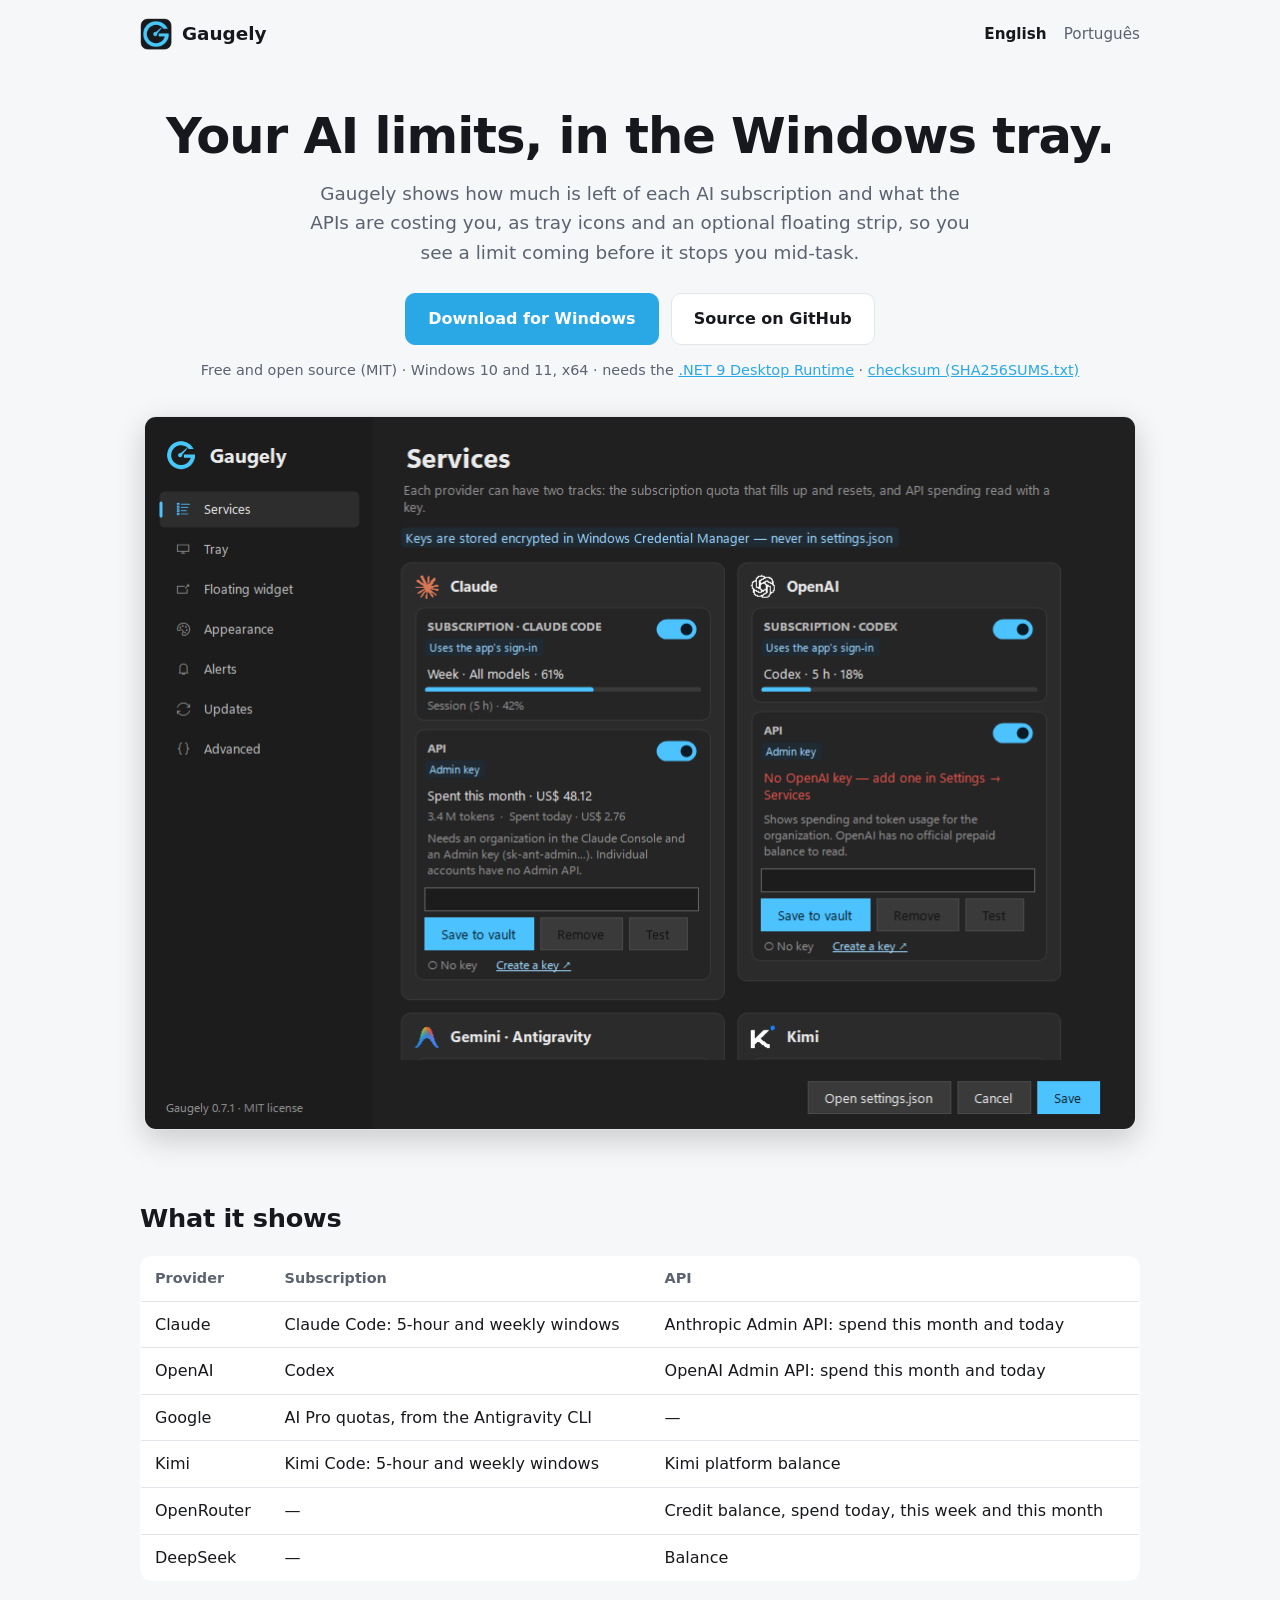
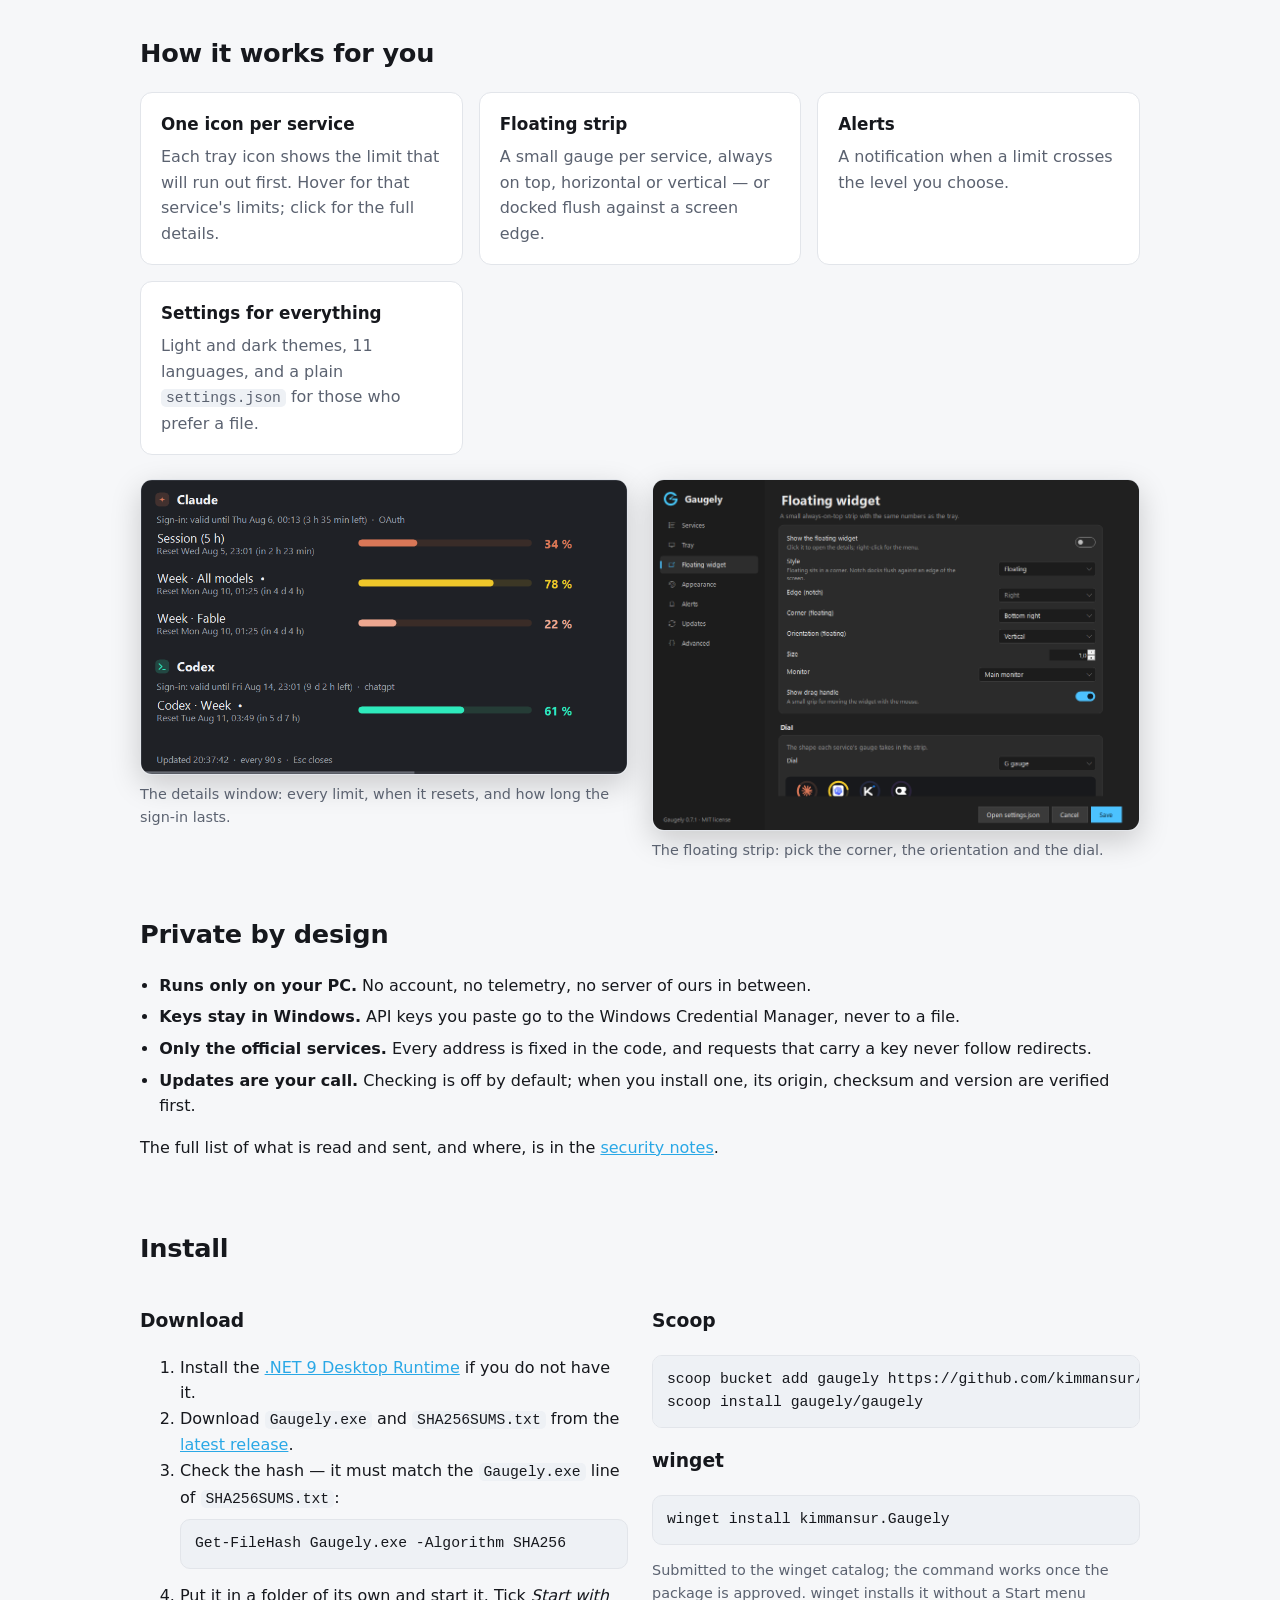
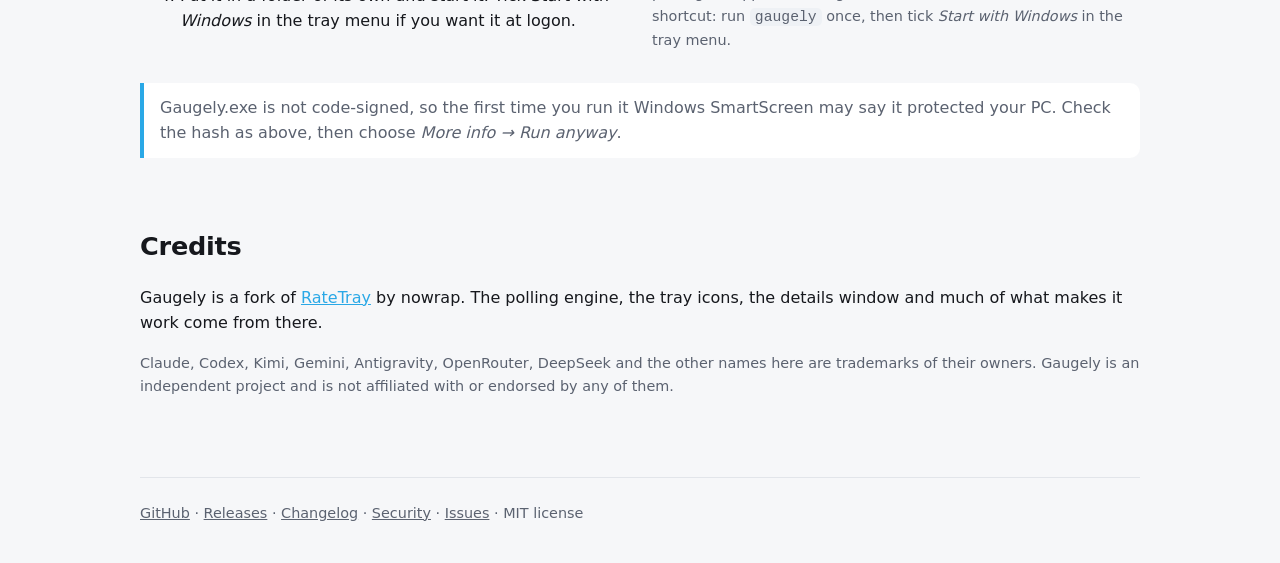
==== site/index.html @ e172b6eb "Project site for GitHub Pages and a Scoop bucket" ====
<!doctype html>
<html lang="en">
<head>
  <meta charset="utf-8">
  <meta name="viewport" content="width=device-width, initial-scale=1">
  <title>Gaugely — AI usage limits and API spending in the Windows tray</title>
  <meta name="description" content="Gaugely shows how much is left of your Claude Code, Codex, Kimi Code and Antigravity limits, and what you spend on the Anthropic, OpenAI, Kimi, OpenRouter and DeepSeek APIs, right in the Windows tray. Free and open source.">
  <link rel="canonical" href="https://kimmansur.github.io/gaugely/">
  <link rel="alternate" hreflang="en" href="https://kimmansur.github.io/gaugely/">
  <link rel="alternate" hreflang="pt-BR" href="https://kimmansur.github.io/gaugely/pt/">
  <link rel="icon" href="assets/img/icon.png">
  <link rel="apple-touch-icon" href="assets/img/icon.png">
  <meta property="og:title" content="Gaugely">
  <meta property="og:description" content="AI usage limits and API spending in the Windows tray. Free and open source.">
  <meta property="og:image" content="https://kimmansur.github.io/gaugely/assets/img/services.en.png">
  <meta property="og:url" content="https://kimmansur.github.io/gaugely/">
  <link rel="stylesheet" href="assets/style.css">
</head>
<body>
  <div class="wrap">
    <header class="top">
      <a class="brand" href="./"><img src="assets/img/icon.png" alt="" width="32" height="32">Gaugely</a>
      <nav class="lang" aria-label="Language">
        <a href="./" aria-current="page" lang="en">English</a>
        <a href="pt/" lang="pt-BR">Português</a>
      </nav>
    </header>

    <main>
      <div class="hero">
        <h1>Your AI limits, in the Windows tray.</h1>
        <p class="lead">Gaugely shows how much is left of each AI subscription and what the APIs are costing you, as tray icons and an optional floating strip, so you see a limit coming before it stops you mid-task.</p>
        <div class="actions">
          <a class="button primary" href="https://github.com/kimmansur/gaugely/releases/latest/download/Gaugely.exe">Download for Windows</a>
          <a class="button" href="https://github.com/kimmansur/gaugely">Source on GitHub</a>
        </div>
        <p class="fine">Free and open source (MIT) · Windows 10 and 11, x64 · needs the <a href="https://dotnet.microsoft.com/download/dotnet/9.0">.NET 9 Desktop Runtime</a> · <a href="https://github.com/kimmansur/gaugely/releases/latest/download/SHA256SUMS.txt">checksum (SHA256SUMS.txt)</a></p>
        <div class="shot">
          <img src="assets/img/services.en.png" width="992" height="713" alt="Gaugely settings window, Services page: Claude and OpenAI cards, each with a subscription track and an API track">
        </div>
      </div>

      <section aria-labelledby="what">
        <h2 id="what">What it shows</h2>
        <div class="table-wrap">
        <table>
          <thead><tr><th scope="col">Provider</th><th scope="col">Subscription</th><th scope="col">API</th></tr></thead>
          <tbody>
            <tr><td>Claude</td><td>Claude Code: 5-hour and weekly windows</td><td>Anthropic Admin API: spend this month and today</td></tr>
            <tr><td>OpenAI</td><td>Codex</td><td>OpenAI Admin API: spend this month and today</td></tr>
            <tr><td>Google</td><td>AI Pro quotas, from the Antigravity CLI</td><td>—</td></tr>
            <tr><td>Kimi</td><td>Kimi Code: 5-hour and weekly windows</td><td>Kimi platform balance</td></tr>
            <tr><td>OpenRouter</td><td>—</td><td>Credit balance, spend today, this week and this month</td></tr>
            <tr><td>DeepSeek</td><td>—</td><td>Balance</td></tr>
          </tbody>
        </table>
        </div>
      </section>

      <section aria-labelledby="features">
        <h2 id="features">How it works for you</h2>
        <div class="grid">
          <div class="card"><h3>One icon per service</h3><p>Each tray icon shows the limit that will run out first. Hover for that service's limits; click for the full details.</p></div>
          <div class="card"><h3>Floating strip</h3><p>A small gauge per service, always on top, horizontal or vertical — or docked flush against a screen edge.</p></div>
          <div class="card"><h3>Alerts</h3><p>A notification when a limit crosses the level you choose.</p></div>
          <div class="card"><h3>Settings for everything</h3><p>Light and dark themes, 11 languages, and a plain <code>settings.json</code> for those who prefer a file.</p></div>
        </div>
        <div class="two" style="margin-top:24px">
          <figure>
            <img src="assets/img/details.png" width="840" height="507" alt="Details window with Claude session and weekly limits and the Codex weekly limit as bars with percentages and reset times" loading="lazy">
            <figcaption>The details window: every limit, when it resets, and how long the sign-in lasts.</figcaption>
          </figure>
          <figure>
            <img src="assets/img/widget.en.png" width="992" height="713" alt="Settings window, Floating widget page, with style, corner, orientation and dial options" loading="lazy">
            <figcaption>The floating strip: pick the corner, the orientation and the dial.</figcaption>
          </figure>
        </div>
      </section>

      <section aria-labelledby="privacy">
        <h2 id="privacy">Private by design</h2>
        <ul class="checks">
          <li><strong>Runs only on your PC.</strong> No account, no telemetry, no server of ours in between.</li>
          <li><strong>Keys stay in Windows.</strong> API keys you paste go to the Windows Credential Manager, never to a file.</li>
          <li><strong>Only the official services.</strong> Every address is fixed in the code, and requests that carry a key never follow redirects.</li>
          <li><strong>Updates are your call.</strong> Checking is off by default; when you install one, its origin, checksum and version are verified first.</li>
        </ul>
        <p>The full list of what is read and sent, and where, is in the <a href="https://github.com/kimmansur/gaugely/blob/main/SECURITY.md">security notes</a>.</p>
      </section>

      <section aria-labelledby="install">
        <h2 id="install">Install</h2>
        <div class="two">
          <div>
            <h3>Download</h3>
            <ol>
              <li>Install the <a href="https://dotnet.microsoft.com/download/dotnet/9.0">.NET 9 Desktop Runtime</a> if you do not have it.</li>
              <li>Download <code>Gaugely.exe</code> and <code>SHA256SUMS.txt</code> from the <a href="https://github.com/kimmansur/gaugely/releases/latest">latest release</a>.</li>
              <li>Check the hash — it must match the <code>Gaugely.exe</code> line of <code>SHA256SUMS.txt</code>:
                <pre><code>Get-FileHash Gaugely.exe -Algorithm SHA256</code></pre></li>
              <li>Put it in a folder of its own and start it. Tick <em>Start with Windows</em> in the tray menu if you want it at logon.</li>
            </ol>
          </div>
          <div>
            <h3>Scoop</h3>
            <pre><code>scoop bucket add gaugely https://github.com/kimmansur/gaugely
scoop install gaugely/gaugely</code></pre>
            <h3>winget</h3>
            <pre><code>winget install kimmansur.Gaugely</code></pre>
            <p class="fine">Submitted to the winget catalog; the command works once the package is approved. winget installs it without a Start menu shortcut: run <code>gaugely</code> once, then tick <em>Start with Windows</em> in the tray menu.</p>
          </div>
        </div>
        <p class="note">Gaugely.exe is not code-signed, so the first time you run it Windows SmartScreen may say it protected your PC. Check the hash as above, then choose <em>More info → Run anyway</em>.</p>
      </section>

      <section aria-labelledby="credits">
        <h2 id="credits">Credits</h2>
        <p>Gaugely is a fork of <a href="https://github.com/nowrap/rate-tray">RateTray</a> by nowrap. The polling engine, the tray icons, the details window and much of what makes it work come from there.</p>
        <p class="fine">Claude, Codex, Kimi, Gemini, Antigravity, OpenRouter, DeepSeek and the other names here are trademarks of their owners. Gaugely is an independent project and is not affiliated with or endorsed by any of them.</p>
      </section>
    </main>

    <footer>
      <a href="https://github.com/kimmansur/gaugely">GitHub</a> ·
      <a href="https://github.com/kimmansur/gaugely/releases">Releases</a> ·
      <a href="https://github.com/kimmansur/gaugely/blob/main/CHANGELOG.md">Changelog</a> ·
      <a href="https://github.com/kimmansur/gaugely/blob/main/SECURITY.md">Security</a> ·
      <a href="https://github.com/kimmansur/gaugely/issues">Issues</a> ·
      MIT license
    </footer>
  </div>
</body>
</html>
---- site/assets/style.css ----
:root {
  --bg: #f6f7f9;
  --surface: #ffffff;
  --text: #16181d;
  --muted: #5b6270;
  --line: #e2e5ea;
  --accent: #2aa8e6;
  --accent-ink: #ffffff;
  --code-bg: #eef1f5;
  color-scheme: light dark;
}

@media (prefers-color-scheme: dark) {
  :root {
    --bg: #15171b;
    --surface: #1e2126;
    --text: #e9ebef;
    --muted: #a3a9b5;
    --line: #2d3138;
    --accent: #45b8f2;
    --accent-ink: #0b1620;
    --code-bg: #262a31;
  }
}

* { box-sizing: border-box; }

html { -webkit-text-size-adjust: 100%; }

body {
  margin: 0;
  font: 16px/1.6 "Segoe UI", system-ui, -apple-system, "Helvetica Neue", Arial, sans-serif;
  background: var(--bg);
  color: var(--text);
}

a { color: var(--accent); }
a:focus-visible, .button:focus-visible { outline: 3px solid var(--accent); outline-offset: 3px; }

.wrap { max-width: 1040px; margin: 0 auto; padding: 0 20px; }

header.top {
  display: flex;
  align-items: center;
  justify-content: space-between;
  padding: 18px 0;
}

.brand { display: flex; align-items: center; gap: 10px; font-weight: 700; font-size: 1.15rem; color: var(--text); text-decoration: none; }
.brand img { width: 32px; height: 32px; border-radius: 8px; }

nav.lang a { color: var(--muted); text-decoration: none; margin-left: 12px; font-size: .95rem; }
nav.lang a[aria-current="page"] { color: var(--text); font-weight: 600; }

.hero { padding: 40px 0 24px; text-align: center; }
.hero h1 { font-size: clamp(2rem, 5vw, 3.1rem); line-height: 1.15; margin: 0 0 14px; letter-spacing: -.02em; }
.hero p.lead { font-size: 1.15rem; color: var(--muted); max-width: 680px; margin: 0 auto 26px; }

.actions { display: flex; gap: 12px; justify-content: center; flex-wrap: wrap; }

.button {
  display: inline-block;
  padding: 12px 22px;
  border-radius: 10px;
  font-weight: 600;
  text-decoration: none;
  border: 1px solid var(--line);
  color: var(--text);
  background: var(--surface);
}
.button.primary { background: var(--accent); border-color: var(--accent); color: var(--accent-ink); }

.fine { color: var(--muted); font-size: .9rem; margin-top: 14px; }

.shot { margin: 34px auto 0; max-width: 992px; }
.shot img, figure img { width: 100%; height: auto; border-radius: 12px; border: 1px solid var(--line); box-shadow: 0 10px 30px rgba(0,0,0,.18); display: block; }

section { padding: 44px 0 8px; }
section h2 { font-size: 1.6rem; margin: 0 0 18px; letter-spacing: -.01em; }

.grid { display: grid; grid-template-columns: repeat(auto-fit, minmax(240px, 1fr)); gap: 16px; }
.card { background: var(--surface); border: 1px solid var(--line); border-radius: 12px; padding: 18px 20px; }
.card h3 { margin: 0 0 6px; font-size: 1.05rem; }
.card p { margin: 0; color: var(--muted); }

table { width: 100%; border-collapse: collapse; background: var(--surface); border: 1px solid var(--line); border-radius: 12px; overflow: hidden; }
th, td { text-align: left; padding: 10px 14px; border-bottom: 1px solid var(--line); vertical-align: top; }
th { font-size: .9rem; color: var(--muted); font-weight: 600; }
tr:last-child td { border-bottom: 0; }

.two { display: grid; grid-template-columns: 1fr 1fr; gap: 24px; align-items: start; }
@media (max-width: 760px) { .two { grid-template-columns: 1fr; } }

figure { margin: 0; }
figcaption { color: var(--muted); font-size: .9rem; margin-top: 8px; }

pre, code { font-family: "Cascadia Code", Consolas, "SFMono-Regular", monospace; font-size: .92rem; }
pre { background: var(--code-bg); border: 1px solid var(--line); border-radius: 10px; padding: 12px 14px; overflow-x: auto; margin: 8px 0 14px; }
code { background: var(--code-bg); padding: 1px 5px; border-radius: 5px; }
pre code { background: none; padding: 0; }

ul.checks { padding-left: 1.2rem; }
ul.checks li { margin: 6px 0; }

.note { border-left: 4px solid var(--accent); background: var(--surface); padding: 12px 16px; border-radius: 0 10px 10px 0; color: var(--muted); }

footer { border-top: 1px solid var(--line); margin-top: 56px; padding: 24px 0 40px; color: var(--muted); font-size: .9rem; }
footer a { color: var(--muted); }

/* Grid and flex children default to min-width: auto, so one long code line would widen the page on a phone. */
.two > *, .grid > * { min-width: 0; }
.table-wrap { overflow-x: auto; }
img { max-width: 100%; }
@media (max-width: 520px) {
  th, td { padding: 8px 10px; font-size: .92rem; }
  .button { width: 100%; text-align: center; }
}
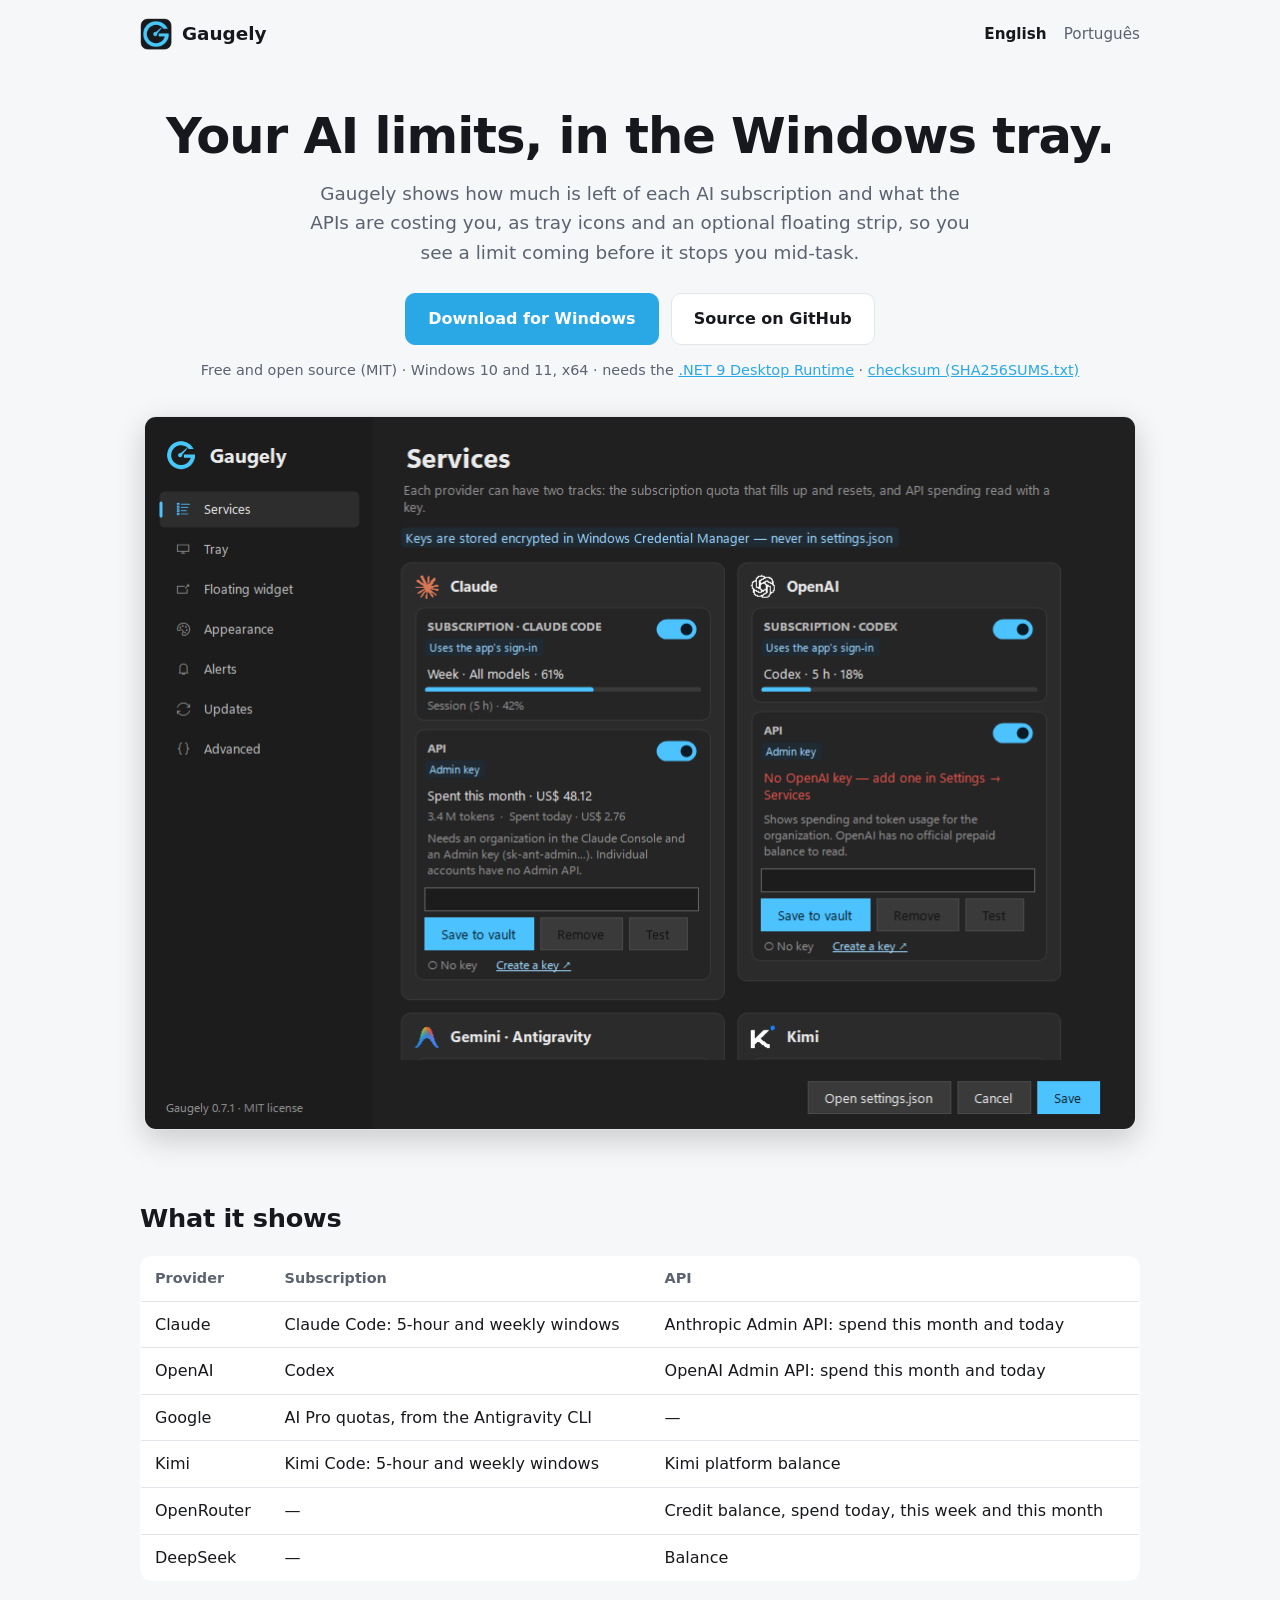
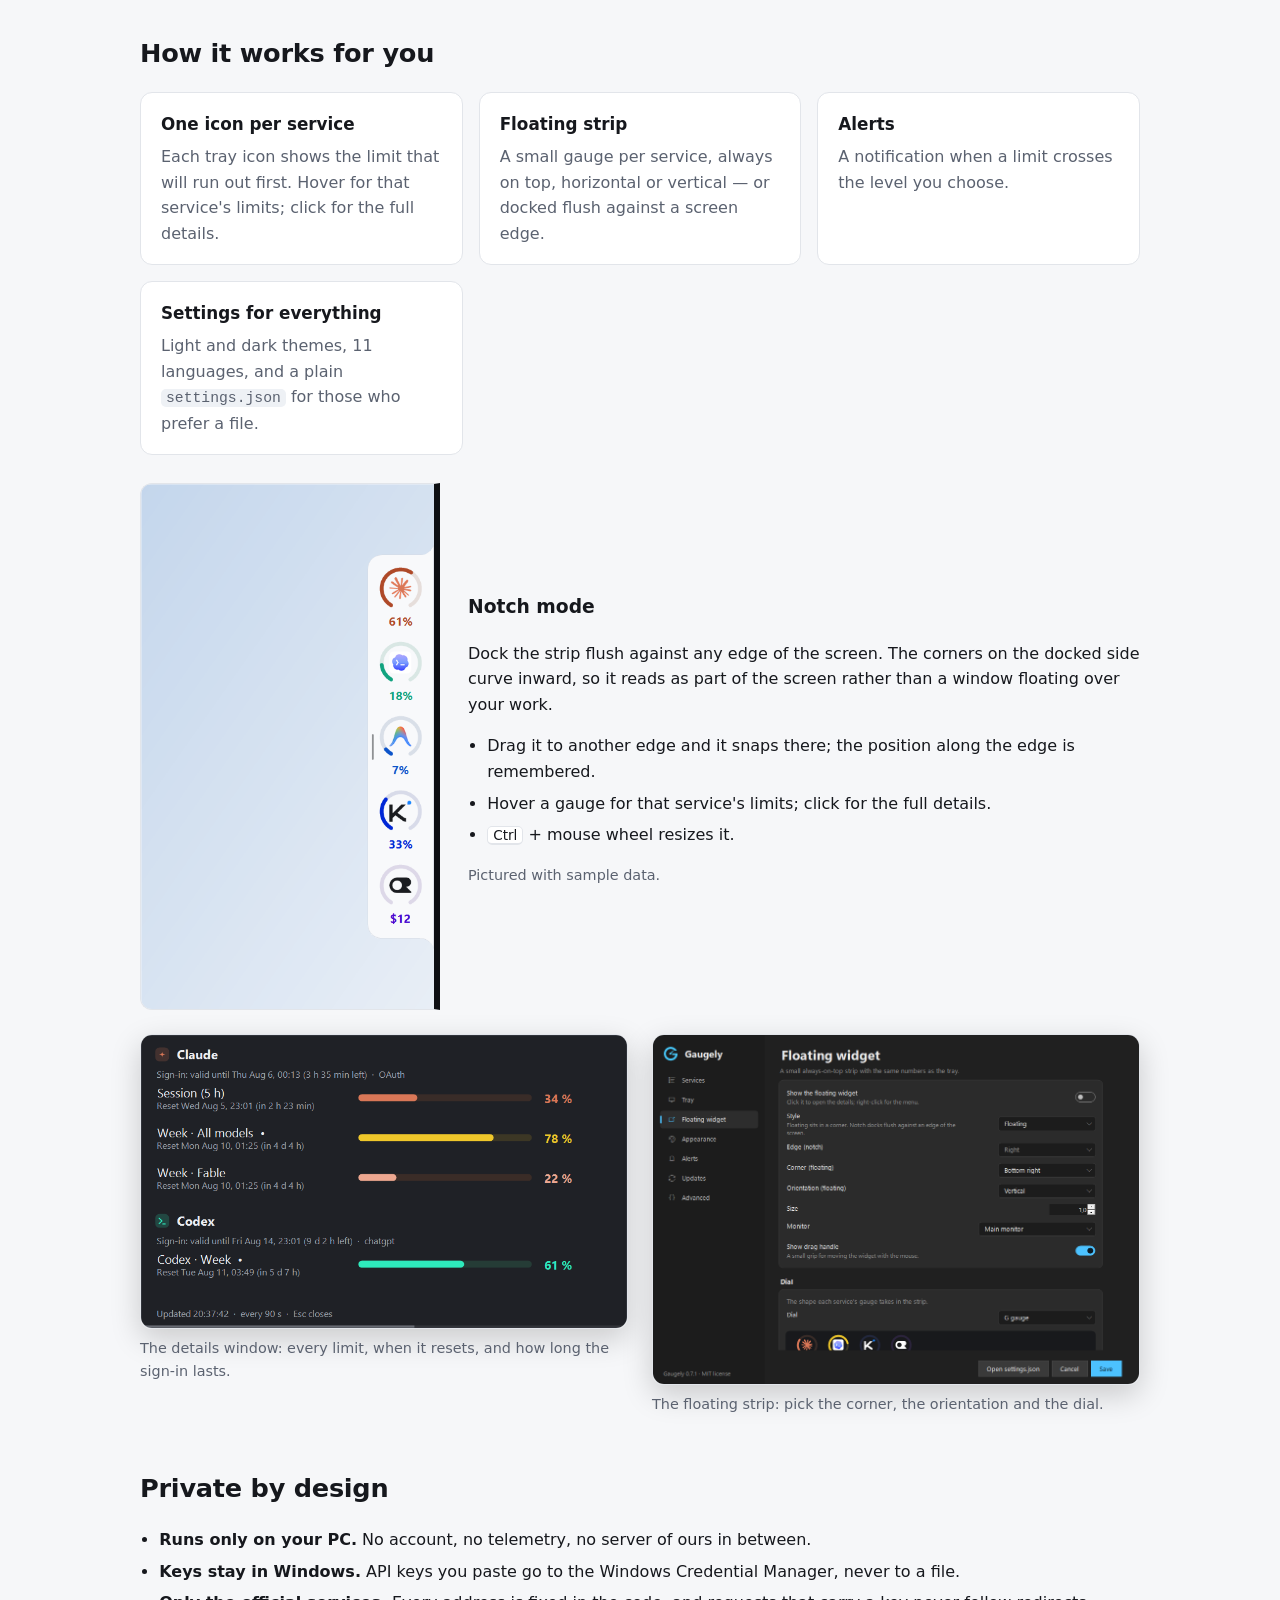
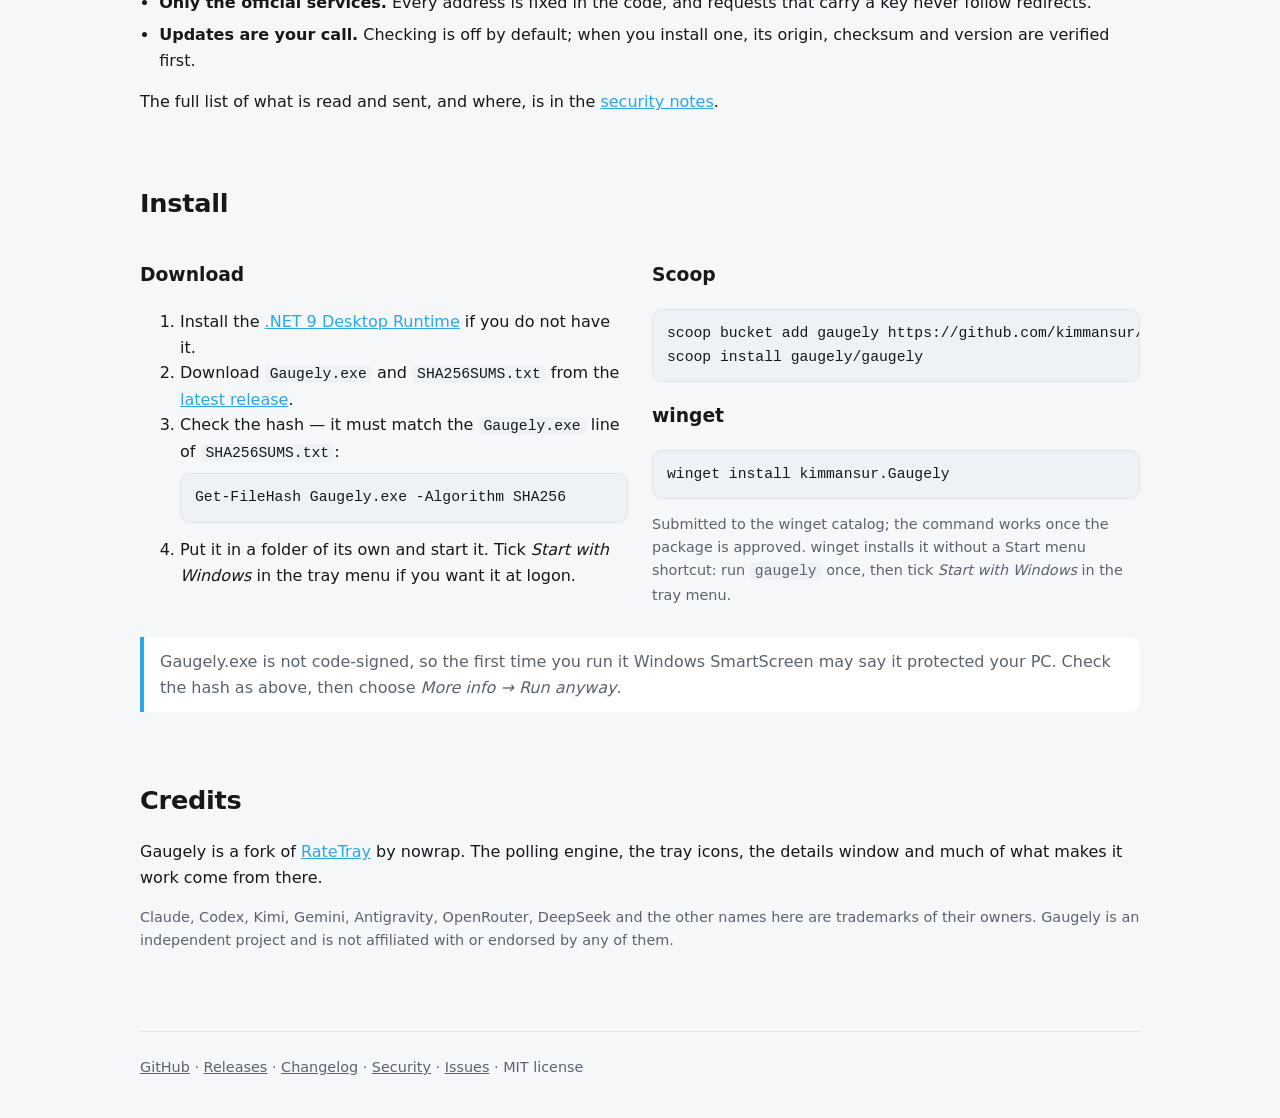
==== commit a4362037: "Site: notch mode section; --render-widget draws the strip with sample data" ====
--- a/site/index.html
+++ b/site/index.html
@@ -65,6 +65,22 @@
           <div class="card"><h3>Alerts</h3><p>A notification when a limit crosses the level you choose.</p></div>
           <div class="card"><h3>Settings for everything</h3><p>Light and dark themes, 11 languages, and a plain <code>settings.json</code> for those who prefer a file.</p></div>
         </div>
+        <div class="notch">
+          <picture>
+            <source srcset="assets/img/notch-dark.png" media="(prefers-color-scheme: dark)">
+            <img src="assets/img/notch-light.png" width="466" height="834" alt="The strip in notch mode, docked flush against the right edge of the screen with inverted corners, one gauge each for Claude, Codex, Antigravity, Kimi and OpenRouter" loading="lazy">
+          </picture>
+          <div>
+            <h3>Notch mode</h3>
+            <p>Dock the strip flush against any edge of the screen. The corners on the docked side curve inward, so it reads as part of the screen rather than a window floating over your work.</p>
+            <ul class="checks">
+              <li>Drag it to another edge and it snaps there; the position along the edge is remembered.</li>
+              <li>Hover a gauge for that service's limits; click for the full details.</li>
+              <li><kbd>Ctrl</kbd> + mouse wheel resizes it.</li>
+            </ul>
+            <p class="fine">Pictured with sample data.</p>
+          </div>
+        </div>
         <div class="two" style="margin-top:24px">
           <figure>
             <img src="assets/img/details.png" width="840" height="507" alt="Details window with Claude session and weekly limits and the Codex weekly limit as bars with percentages and reset times" loading="lazy">
--- a/site/assets/style.css
+++ b/site/assets/style.css
@@ -115,3 +115,10 @@
   th, td { padding: 8px 10px; font-size: .92rem; }
   .button { width: 100%; text-align: center; }
 }
+
+.notch { display: grid; grid-template-columns: minmax(0, 300px) 1fr; gap: 28px; align-items: center; margin-top: 28px; }
+/* The right side of the picture is the screen edge: square, with a bezel, not a rounded card. */
+.notch img { width: 100%; height: auto; border-radius: 12px 0 0 12px; border: 1px solid var(--line); border-right: 6px solid #0d0f13; display: block; }
+.notch h3 { margin-top: 0; }
+kbd { font-family: inherit; font-size: .85em; border: 1px solid var(--line); border-bottom-width: 2px; border-radius: 5px; padding: 0 5px; background: var(--surface); }
+@media (max-width: 640px) { .notch { grid-template-columns: 1fr; } .notch picture { max-width: 260px; margin: 0 auto; } }
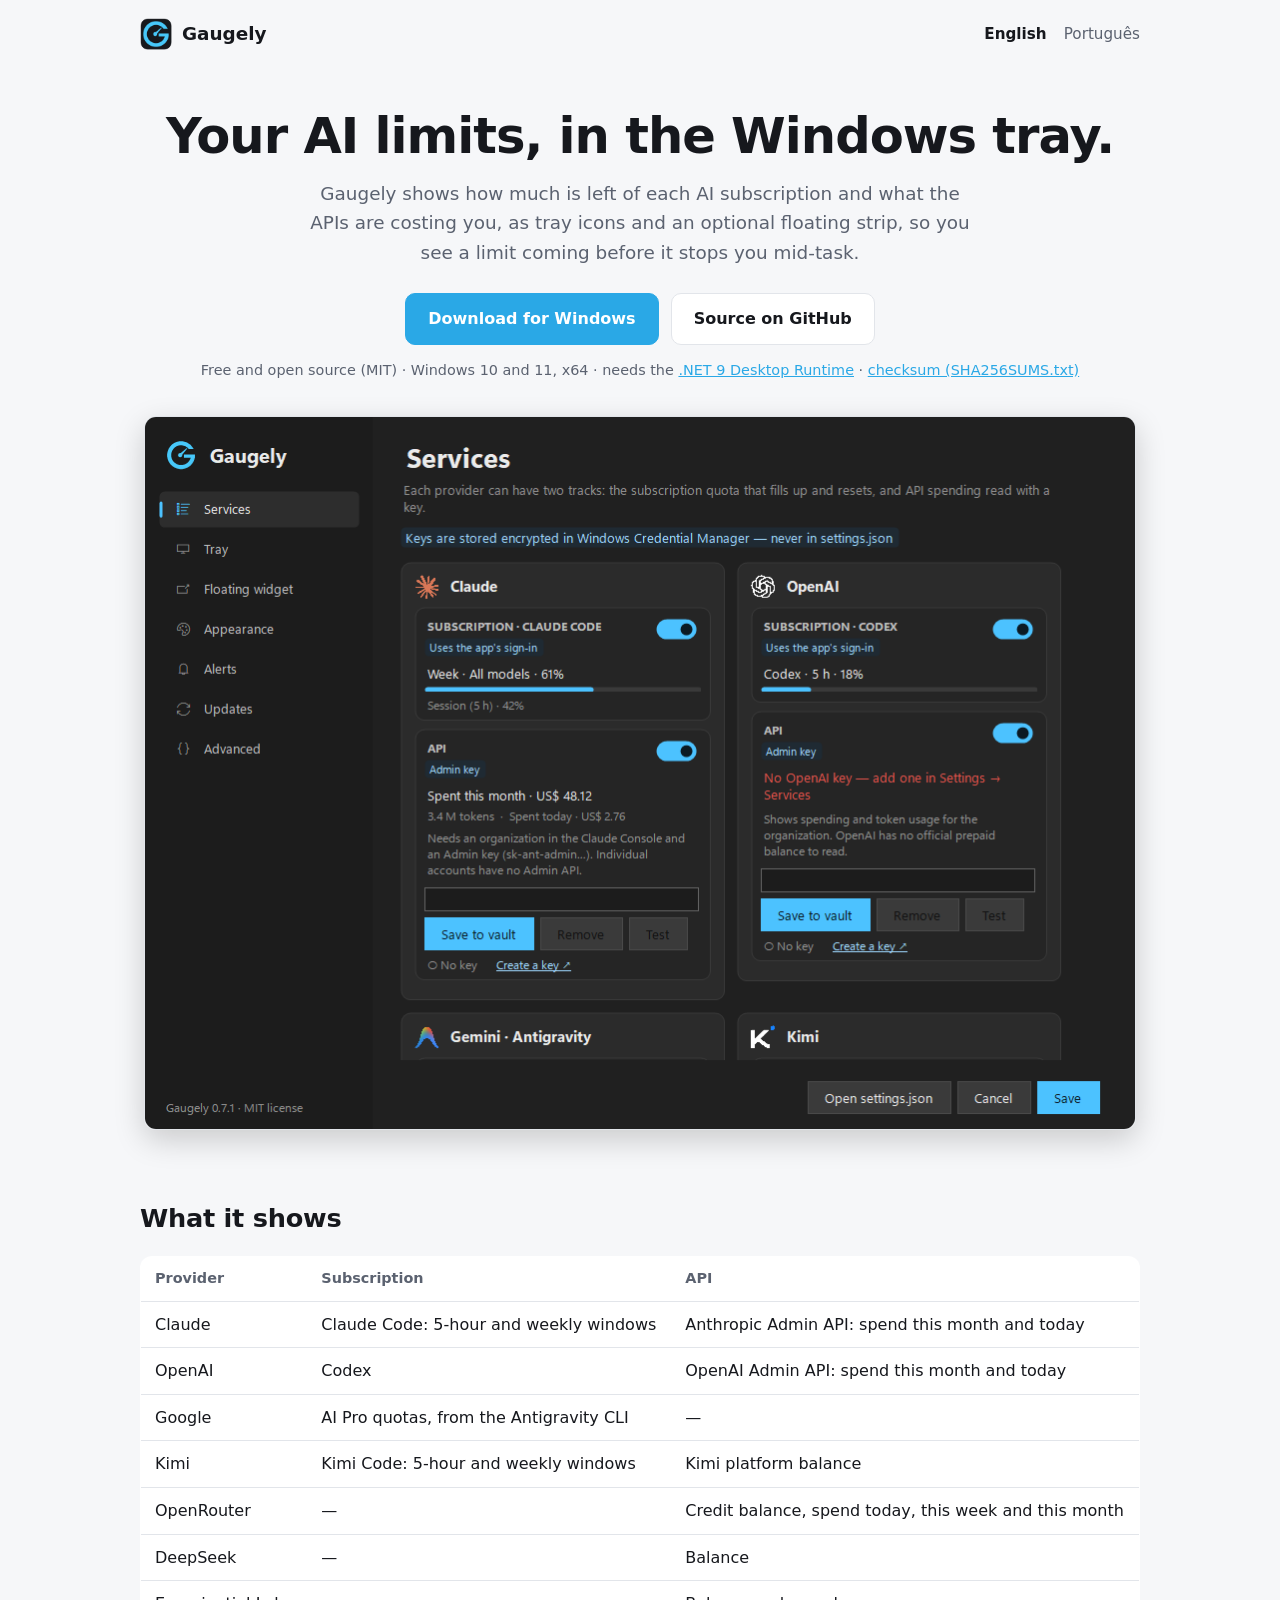
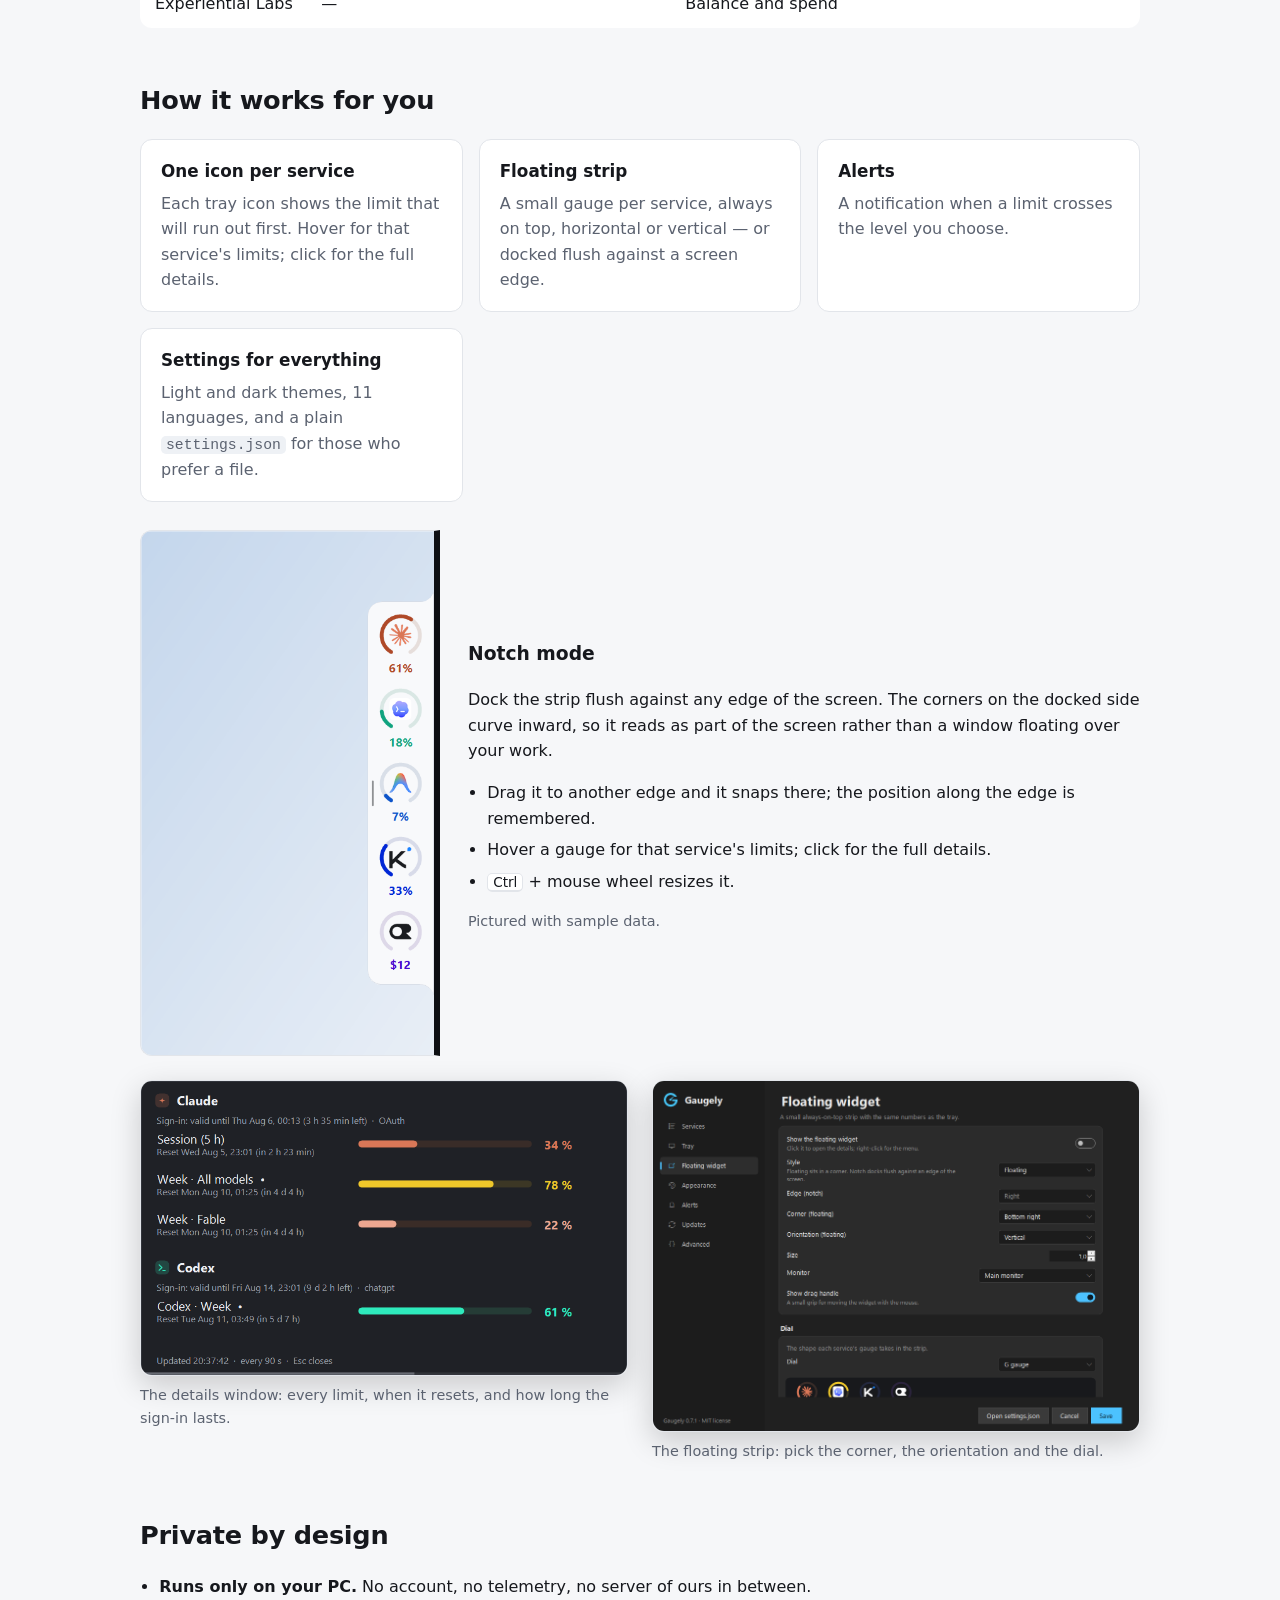
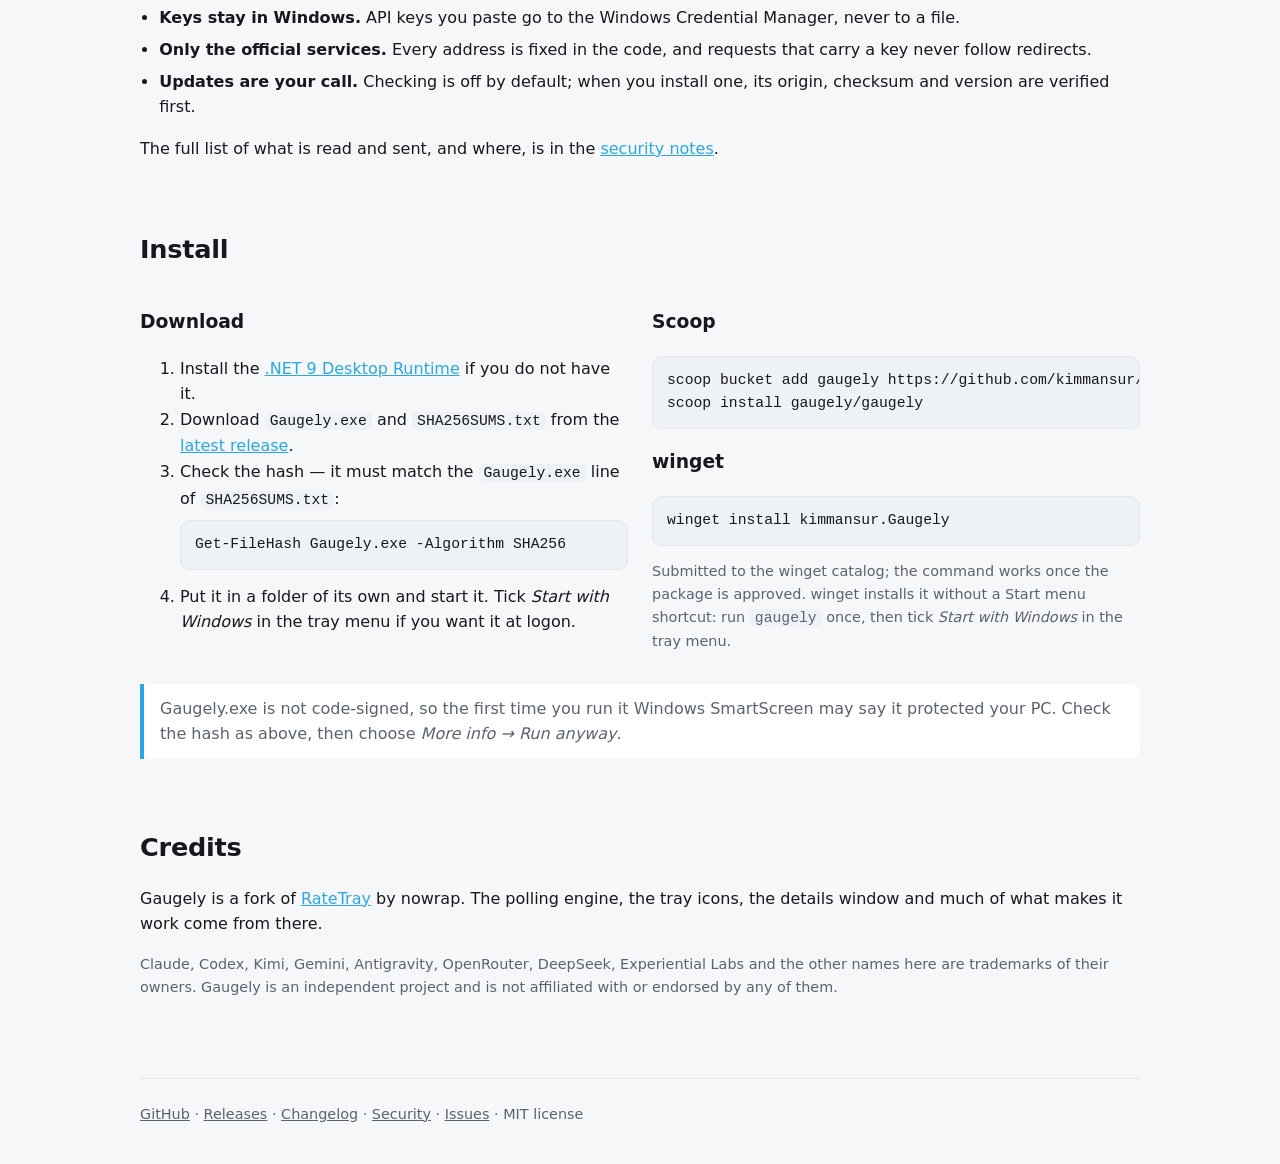
==== commit 445de8d2: "Experiential: never show spend in place of a failed balance; list the service in the public docs" ====
--- a/site/index.html
+++ b/site/index.html
@@ -4,7 +4,7 @@
   <meta charset="utf-8">
   <meta name="viewport" content="width=device-width, initial-scale=1">
   <title>Gaugely — AI usage limits and API spending in the Windows tray</title>
-  <meta name="description" content="Gaugely shows how much is left of your Claude Code, Codex, Kimi Code and Antigravity limits, and what you spend on the Anthropic, OpenAI, Kimi, OpenRouter and DeepSeek APIs, right in the Windows tray. Free and open source.">
+  <meta name="description" content="Gaugely shows how much is left of your Claude Code, Codex, Kimi Code and Antigravity limits, and what you spend on the Anthropic, OpenAI, Kimi, OpenRouter, DeepSeek and Experiential Labs APIs, right in the Windows tray. Free and open source.">
   <link rel="canonical" href="https://kimmansur.github.io/gaugely/">
   <link rel="alternate" hreflang="en" href="https://kimmansur.github.io/gaugely/">
   <link rel="alternate" hreflang="pt-BR" href="https://kimmansur.github.io/gaugely/pt/">
@@ -52,6 +52,7 @@
             <tr><td>Kimi</td><td>Kimi Code: 5-hour and weekly windows</td><td>Kimi platform balance</td></tr>
             <tr><td>OpenRouter</td><td>—</td><td>Credit balance, spend today, this week and this month</td></tr>
             <tr><td>DeepSeek</td><td>—</td><td>Balance</td></tr>
+            <tr><td>Experiential Labs</td><td>—</td><td>Balance and spend</td></tr>
           </tbody>
         </table>
         </div>
@@ -132,7 +133,7 @@
       <section aria-labelledby="credits">
         <h2 id="credits">Credits</h2>
         <p>Gaugely is a fork of <a href="https://github.com/nowrap/rate-tray">RateTray</a> by nowrap. The polling engine, the tray icons, the details window and much of what makes it work come from there.</p>
-        <p class="fine">Claude, Codex, Kimi, Gemini, Antigravity, OpenRouter, DeepSeek and the other names here are trademarks of their owners. Gaugely is an independent project and is not affiliated with or endorsed by any of them.</p>
+        <p class="fine">Claude, Codex, Kimi, Gemini, Antigravity, OpenRouter, DeepSeek, Experiential Labs and the other names here are trademarks of their owners. Gaugely is an independent project and is not affiliated with or endorsed by any of them.</p>
       </section>
     </main>
 
